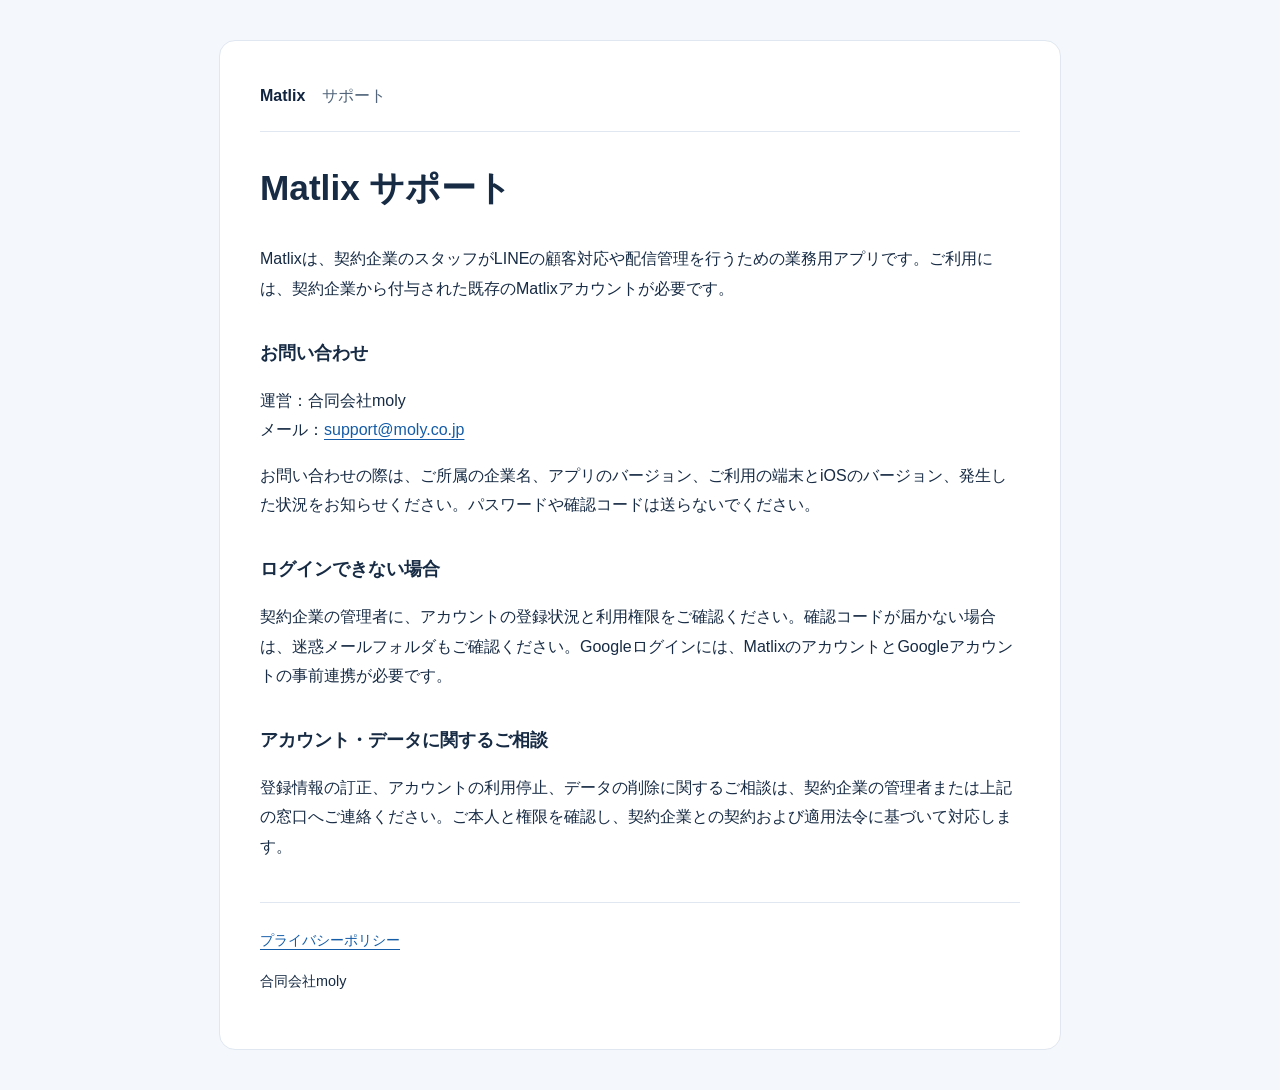
==== index.html @ 64aaa857 "Publish Matlix support and privacy pages" ====
<!doctype html>
<html lang="ja">
<meta charset="utf-8">
<meta name="viewport" content="width=device-width,initial-scale=1">
<title>Matlix サポート</title>
<link rel="stylesheet" href="style.css">
<main>
<nav>Matlix <span>サポート</span></nav>
<h1>Matlix サポート</h1>
<p>Matlixは、契約企業のスタッフがLINEの顧客対応や配信管理を行うための業務用アプリです。ご利用には、契約企業から付与された既存のMatlixアカウントが必要です。</p>
<h2>お問い合わせ</h2>
<p>運営：合同会社moly<br>メール：<a href="mailto:support@moly.co.jp">support@moly.co.jp</a></p>
<p>お問い合わせの際は、ご所属の企業名、アプリのバージョン、ご利用の端末とiOSのバージョン、発生した状況をお知らせください。パスワードや確認コードは送らないでください。</p>
<h2>ログインできない場合</h2>
<p>契約企業の管理者に、アカウントの登録状況と利用権限をご確認ください。確認コードが届かない場合は、迷惑メールフォルダもご確認ください。Googleログインには、MatlixのアカウントとGoogleアカウントの事前連携が必要です。</p>
<h2>アカウント・データに関するご相談</h2>
<p>登録情報の訂正、アカウントの利用停止、データの削除に関するご相談は、契約企業の管理者または上記の窓口へご連絡ください。ご本人と権限を確認し、契約企業との契約および適用法令に基づいて対応します。</p>
<footer><a href="privacy.html">プライバシーポリシー</a><p>合同会社moly</p></footer>
</main>
</html>
---- style.css ----
:root{font-family:-apple-system,BlinkMacSystemFont,"Helvetica Neue","Noto Sans JP",sans-serif;color:#172b44;background:#f4f7fb;line-height:1.85}body{margin:0}main{max-width:760px;margin:40px auto;padding:40px;background:white;border:1px solid #e0e7f0;border-radius:16px}nav{font-weight:700;color:#10233f;border-bottom:1px solid #e0e7f0;padding-bottom:20px}nav span{font-weight:400;margin-left:12px;color:#52657b}h1{font-size:clamp(1.7rem,5vw,2.2rem);line-height:1.5;margin:30px 0}h2{font-size:1.15rem;margin-top:32px}a{color:#145ca8;text-underline-offset:4px}li{margin:10px 0}footer{margin-top:40px;border-top:1px solid #e0e7f0;padding-top:24px;font-size:.9rem}a:focus-visible{outline:3px solid #145ca8;outline-offset:4px}@media(max-width:600px){main{margin:0;padding:24px;border:0;border-radius:0}ul{padding-left:24px}}
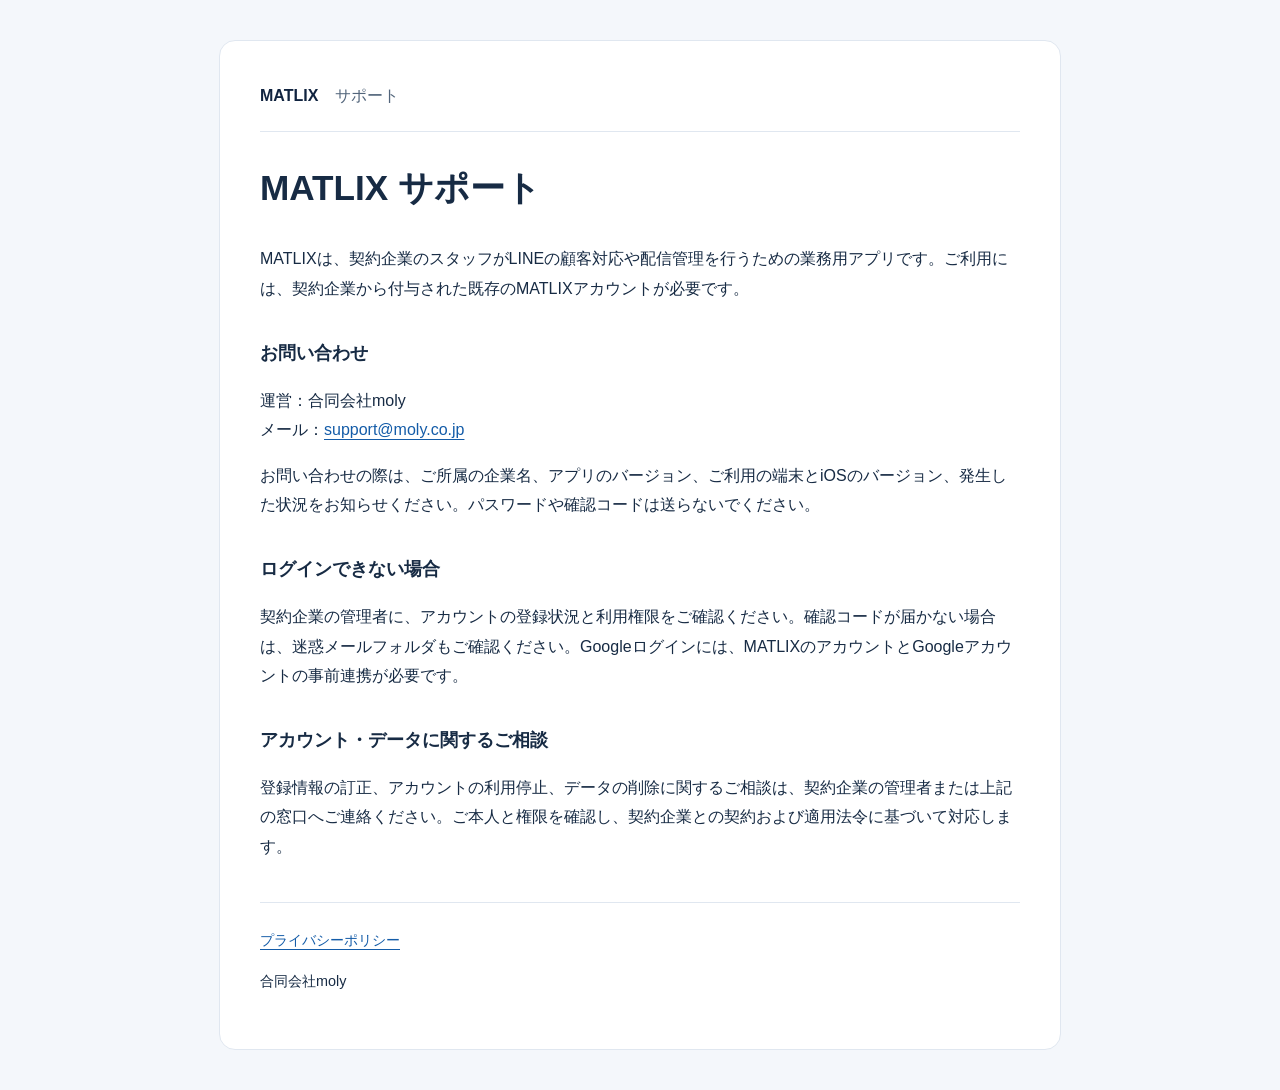
==== commit 8e222367: "Use MATLIX brand capitalization" ====
--- a/index.html
+++ b/index.html
@@ -2,17 +2,17 @@
 <html lang="ja">
 <meta charset="utf-8">
 <meta name="viewport" content="width=device-width,initial-scale=1">
-<title>Matlix サポート</title>
+<title>MATLIX サポート</title>
 <link rel="stylesheet" href="style.css">
 <main>
-<nav>Matlix <span>サポート</span></nav>
-<h1>Matlix サポート</h1>
-<p>Matlixは、契約企業のスタッフがLINEの顧客対応や配信管理を行うための業務用アプリです。ご利用には、契約企業から付与された既存のMatlixアカウントが必要です。</p>
+<nav>MATLIX <span>サポート</span></nav>
+<h1>MATLIX サポート</h1>
+<p>MATLIXは、契約企業のスタッフがLINEの顧客対応や配信管理を行うための業務用アプリです。ご利用には、契約企業から付与された既存のMATLIXアカウントが必要です。</p>
 <h2>お問い合わせ</h2>
 <p>運営：合同会社moly<br>メール：<a href="mailto:support@moly.co.jp">support@moly.co.jp</a></p>
 <p>お問い合わせの際は、ご所属の企業名、アプリのバージョン、ご利用の端末とiOSのバージョン、発生した状況をお知らせください。パスワードや確認コードは送らないでください。</p>
 <h2>ログインできない場合</h2>
-<p>契約企業の管理者に、アカウントの登録状況と利用権限をご確認ください。確認コードが届かない場合は、迷惑メールフォルダもご確認ください。Googleログインには、MatlixのアカウントとGoogleアカウントの事前連携が必要です。</p>
+<p>契約企業の管理者に、アカウントの登録状況と利用権限をご確認ください。確認コードが届かない場合は、迷惑メールフォルダもご確認ください。Googleログインには、MATLIXのアカウントとGoogleアカウントの事前連携が必要です。</p>
 <h2>アカウント・データに関するご相談</h2>
 <p>登録情報の訂正、アカウントの利用停止、データの削除に関するご相談は、契約企業の管理者または上記の窓口へご連絡ください。ご本人と権限を確認し、契約企業との契約および適用法令に基づいて対応します。</p>
 <footer><a href="privacy.html">プライバシーポリシー</a><p>合同会社moly</p></footer>
